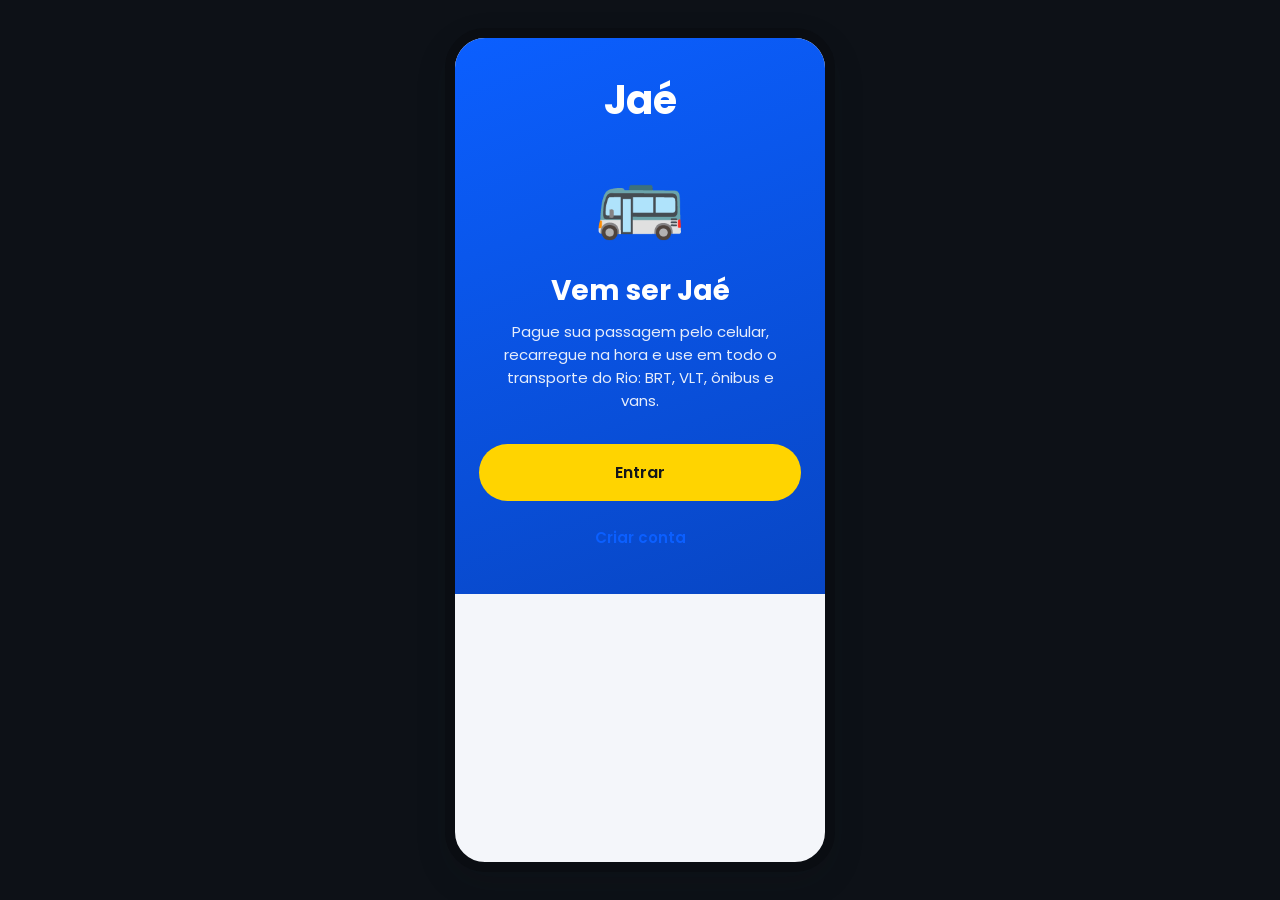
==== index.html @ e03b968b "Projeto Jaé: docs do redesign + protótipo HTML navegável Co-Authored-By: Claude Opus 4.8 <noreply@an" ====
<!doctype html>
<html lang="pt-BR">
<head>
  <meta charset="utf-8">
  <meta name="viewport" content="width=device-width, initial-scale=1, viewport-fit=cover">
  <title>Jaé — Protótipo</title>
  <link rel="preconnect" href="https://fonts.googleapis.com">
  <link rel="preconnect" href="https://fonts.gstatic.com" crossorigin>
  <link href="https://fonts.googleapis.com/css2?family=Poppins:wght@400;500;600;700&display=swap" rel="stylesheet">
  <style>
/* ==========================================================================
   JAÉ — Design System / Fundação Visual
   App mobile prototype (phone frame ~390px)
   ========================================================================== */

/* ------------------------------ TOKENS ---------------------------------- */
:root {
  /* Cores de marca */
  --blue: #0B5FFF;          /* primário */
  --blue-700: #0846C4;      /* hover/pressed */
  --blue-50: #E7EFFF;       /* tint suave */
  --yellow: #FFD400;        /* destaque / gratuidade */
  --yellow-700: #C9A700;    /* texto sobre amarelo escuro */
  --ink: #14171A;           /* texto principal / grafite */
  --bg: #F4F6FA;            /* fundo do app */
  --surface: #FFFFFF;       /* superfície / cards */
  --gray: #6B7280;          /* cinza neutro / secundário */
  --gray-300: #D1D5DB;      /* bordas */
  --gray-100: #EEF1F6;      /* divisores / fundos sutis */
  --green: #16A34A;         /* sucesso */
  --green-50: #E7F6EC;
  --red: #DC2626;           /* erro */
  --red-50: #FDECEC;

  /* Raios */
  --r-sm: 10px;
  --r-md: 14px;
  --r-lg: 18px;             /* cards */
  --r-xl: 24px;
  --r-pill: 999px;          /* botões */

  /* Sombras suaves */
  --shadow-sm: 0 1px 3px rgba(20,23,26,.06), 0 1px 2px rgba(20,23,26,.04);
  --shadow-md: 0 6px 18px rgba(20,23,26,.08);
  --shadow-lg: 0 12px 32px rgba(20,23,26,.12);
  --shadow-blue: 0 10px 24px rgba(11,95,255,.32);

  /* Espaçamento */
  --s-1: 4px;
  --s-2: 8px;
  --s-3: 12px;
  --s-4: 16px;
  --s-5: 20px;
  --s-6: 24px;
  --s-8: 32px;

  /* Tipografia */
  --font: 'Poppins', system-ui, -apple-system, 'Segoe UI', Roboto, sans-serif;
}

/* ------------------------------ RESET ----------------------------------- */
* { box-sizing: border-box; margin: 0; padding: 0; }

html, body {
  font-family: var(--font);
  color: var(--ink);
  background: #0d1117;            /* moldura ao redor do phone frame */
  -webkit-font-smoothing: antialiased;
  text-rendering: optimizeLegibility;
}

body {
  min-height: 100vh;
  display: flex;
  align-items: center;
  justify-content: center;
  padding: 0;
}

button { font-family: inherit; cursor: pointer; border: none; background: none; }
a { color: inherit; text-decoration: none; }
ul { list-style: none; }
img { max-width: 100%; display: block; }

/* ------------------------- PHONE FRAME / APP ---------------------------- */
.app {
  position: relative;
  width: 390px;
  max-width: 100vw;
  height: 100vh;
  max-height: 844px;
  background: var(--bg);
  overflow: hidden;
  display: flex;
  flex-direction: column;
  box-shadow: var(--shadow-lg);
  border-radius: 0;
}
@media (min-width: 430px) {
  .app { border-radius: 40px; height: 844px; border: 10px solid #0a0d12; }
}

/* área rolável onde as telas vivem */
.app-body {
  flex: 1;
  overflow-y: auto;
  -webkit-overflow-scrolling: touch;
  position: relative;
}

/* --------------------------- SCREENS / ROUTER --------------------------- */
.screen { display: none; padding: 0 var(--s-4) var(--s-8); animation: fade .22s ease; }
.screen.active { display: block; }
.screen.no-pad { padding: 0; }
@keyframes fade { from { opacity: 0; transform: translateY(6px); } to { opacity: 1; transform: none; } }

/* telas sem bottom-nav podem ocupar tudo */
.screen.full { min-height: 100%; }

/* --------------------------- APP BAR ------------------------------------ */
.app-bar {
  display: flex;
  align-items: center;
  gap: var(--s-3);
  padding: var(--s-5) var(--s-4) var(--s-3);
  background: transparent;
}
.app-bar.solid { background: var(--surface); box-shadow: var(--shadow-sm); }
.app-bar .title { font-size: 18px; font-weight: 600; }
.app-bar .spacer { flex: 1; }
.app-bar .back {
  width: 40px; height: 40px; border-radius: var(--r-pill);
  display: grid; place-items: center; font-size: 20px;
  background: var(--surface); box-shadow: var(--shadow-sm); color: var(--ink);
}
.app-bar .icon-btn {
  width: 40px; height: 40px; border-radius: var(--r-pill);
  display: grid; place-items: center; font-size: 18px;
  background: var(--surface); box-shadow: var(--shadow-sm);
}

/* logo wordmark */
.logo { font-weight: 700; font-size: 26px; letter-spacing: -.5px; color: var(--blue); }
.logo.on-blue { color: #fff; }
.logo.lg { font-size: 40px; }

/* ----------------------------- BOTTOM NAV ------------------------------- */
.bottom-nav {
  display: flex;
  align-items: flex-end;
  justify-content: space-around;
  background: var(--surface);
  padding: var(--s-2) var(--s-2) calc(var(--s-2) + 6px);
  box-shadow: 0 -2px 16px rgba(20,23,26,.06);
  position: relative;
  z-index: 20;
}
.nav-item {
  flex: 1;
  display: flex; flex-direction: column; align-items: center; gap: 2px;
  font-size: 11px; font-weight: 500; color: var(--gray);
  padding: var(--s-2) 0;
}
.nav-item .ico { font-size: 20px; line-height: 1; }
.nav-item.active { color: var(--blue); }
.nav-item.active .ico { transform: translateY(-1px); }

/* botão central de pagamento (QR) em destaque circular */
.nav-pay {
  flex: 0 0 auto;
  width: 62px; height: 62px;
  margin-top: -26px;
  border-radius: var(--r-pill);
  background: var(--blue);
  color: #fff;
  display: grid; place-items: center;
  box-shadow: var(--shadow-blue);
  border: 4px solid var(--surface);
  font-size: 24px;
}
.nav-pay:active { transform: scale(.96); }
.nav-pay .label { display: none; }

/* ----------------------------- BUTTONS ---------------------------------- */
.btn {
  display: inline-flex; align-items: center; justify-content: center; gap: var(--s-2);
  padding: 13px 22px;
  border-radius: var(--r-pill);
  font-size: 15px; font-weight: 600;
  transition: transform .08s ease, background .15s ease, box-shadow .15s ease;
  color: var(--ink);
  background: var(--gray-100);
}
.btn:active { transform: scale(.97); }
.btn-primary { background: var(--blue); color: #fff; box-shadow: var(--shadow-blue); }
.btn-primary:active { background: var(--blue-700); }
.btn-yellow { background: var(--yellow); color: var(--ink); }
.btn-ghost { background: transparent; color: var(--blue); }
.btn-outline { background: transparent; color: var(--blue); box-shadow: inset 0 0 0 1.5px var(--blue); }
.btn-danger { background: var(--red-50); color: var(--red); }
.btn-block { display: flex; width: 100%; }
.btn-sm { padding: 9px 16px; font-size: 13px; }
.btn-lg { padding: 16px 24px; font-size: 16px; }

/* ----------------------------- BALANCE CARD ----------------------------- */
.balance-card {
  background: linear-gradient(135deg, #0B5FFF 0%, #2E7BFF 55%, #0846C4 100%);
  color: #fff;
  border-radius: var(--r-lg);
  padding: var(--s-5);
  box-shadow: var(--shadow-blue);
  position: relative;
  overflow: hidden;
}
.balance-card::after {
  content: ""; position: absolute; right: -40px; top: -40px;
  width: 160px; height: 160px; border-radius: 50%;
  background: rgba(255,255,255,.10);
}
.balance-card .label { font-size: 13px; opacity: .85; font-weight: 500; }
.balance-card .amount { font-size: 34px; font-weight: 700; letter-spacing: -1px; margin-top: 2px; }
.balance-card .hint { font-size: 12px; opacity: .8; margin-top: 2px; }
.balance-card .row { display: flex; gap: var(--s-3); margin-top: var(--s-4); position: relative; z-index: 1; }

/* ----------------------------- QUICK ACTIONS ---------------------------- */
.quick-actions {
  display: grid; grid-template-columns: repeat(4, 1fr); gap: var(--s-3);
  margin: var(--s-5) 0;
}
.quick-action {
  display: flex; flex-direction: column; align-items: center; gap: var(--s-2);
  font-size: 11.5px; font-weight: 500; color: var(--ink); text-align: center;
}
.quick-action .ico {
  width: 54px; height: 54px; border-radius: var(--r-md);
  background: var(--surface); box-shadow: var(--shadow-sm);
  display: grid; place-items: center; font-size: 22px;
  transition: transform .08s ease;
}
.quick-action:active .ico { transform: scale(.94); }
.quick-action .ico.blue { background: var(--blue-50); }
.quick-action .ico.yellow { background: #FFF6CC; }

/* ------------------------------- CHIPS ---------------------------------- */
.chip {
  display: inline-flex; align-items: center; justify-content: center;
  padding: 10px 16px; border-radius: var(--r-pill);
  background: var(--surface); box-shadow: var(--shadow-sm);
  font-size: 14px; font-weight: 600; color: var(--ink);
  transition: all .12s ease;
}
.chip.selected { background: var(--blue); color: #fff; box-shadow: var(--shadow-blue); }
.chip-row { display: flex; flex-wrap: wrap; gap: var(--s-2); }
.chip.sm { padding: 6px 12px; font-size: 12px; }

/* ------------------------------- CARDS ---------------------------------- */
.card {
  background: var(--surface); border-radius: var(--r-lg);
  padding: var(--s-4); box-shadow: var(--shadow-sm);
}
.card + .card { margin-top: var(--s-3); }
.card-title { font-size: 15px; font-weight: 600; margin-bottom: var(--s-1); }
.card-sub { font-size: 13px; color: var(--gray); }

/* section header */
.section-head {
  display: flex; align-items: center; justify-content: space-between;
  margin: var(--s-5) 0 var(--s-3);
}
.section-head h2 { font-size: 16px; font-weight: 600; }
.section-head a { font-size: 13px; color: var(--blue); font-weight: 600; }

/* ------------------------------ LISTS ----------------------------------- */
.list {
  background: var(--surface); border-radius: var(--r-lg);
  overflow: hidden; box-shadow: var(--shadow-sm);
}
.list-item {
  display: flex; align-items: center; gap: var(--s-3);
  padding: var(--s-4); border-bottom: 1px solid var(--gray-100);
}
.list-item:last-child { border-bottom: none; }
.list-item .ico {
  width: 42px; height: 42px; border-radius: var(--r-pill);
  display: grid; place-items: center; font-size: 18px;
  background: var(--blue-50); flex: 0 0 auto;
}
.list-item .body { flex: 1; min-width: 0; }
.list-item .body .t { font-size: 14.5px; font-weight: 600; }
.list-item .body .s { font-size: 12.5px; color: var(--gray); }
.list-item .chev { color: var(--gray-300); font-size: 18px; }

/* ------------------------- TRANSACTION ROW ------------------------------ */
.txn-row {
  display: flex; align-items: center; gap: var(--s-3);
  padding: var(--s-3) var(--s-4);
  border-bottom: 1px solid var(--gray-100);
  background: var(--surface);
}
.txn-row:first-child { border-top-left-radius: var(--r-lg); border-top-right-radius: var(--r-lg); }
.txn-row:last-child { border-bottom: none; border-bottom-left-radius: var(--r-lg); border-bottom-right-radius: var(--r-lg); }
.txn-row .ico {
  width: 40px; height: 40px; border-radius: var(--r-pill);
  display: grid; place-items: center; font-size: 17px;
  background: var(--gray-100); flex: 0 0 auto;
}
.txn-row .body { flex: 1; min-width: 0; }
.txn-row .body .t { font-size: 14px; font-weight: 600; }
.txn-row .body .s { font-size: 12px; color: var(--gray); }
.txn-row .amt { font-size: 14.5px; font-weight: 700; white-space: nowrap; }
.txn-row .amt.in { color: var(--green); }
.txn-row .amt.out { color: var(--ink); }

/* date group label */
.txn-date { font-size: 12px; font-weight: 600; color: var(--gray); margin: var(--s-4) 0 var(--s-2) 4px; }

/* ------------------------------ QR CARD --------------------------------- */
.qr-card {
  background: var(--surface); border-radius: var(--r-xl);
  padding: var(--s-6); box-shadow: var(--shadow-md);
  text-align: center;
}
.qr-card .qr {
  width: 200px; height: 200px; margin: 0 auto var(--s-4);
  border-radius: var(--r-md); background:
    repeating-conic-gradient(var(--ink) 0% 25%, #fff 0% 50%) 50% / 18px 18px;
  box-shadow: inset 0 0 0 8px #fff, 0 0 0 1px var(--gray-100);
}
.qr-card .title { font-size: 17px; font-weight: 600; }
.qr-card .sub { font-size: 13px; color: var(--gray); margin-top: 4px; }

/* ------------------------- MODAL / BOTTOM SHEET ------------------------- */
.modal {
  position: absolute; inset: 0; z-index: 50;
  background: rgba(20,23,26,.45);
  display: none; align-items: flex-end;
  animation: fade .2s ease;
}
.modal.open { display: flex; }
.sheet {
  width: 100%; background: var(--surface);
  border-radius: var(--r-xl) var(--r-xl) 0 0;
  padding: var(--s-3) var(--s-5) var(--s-6);
  box-shadow: var(--shadow-lg);
  animation: slideUp .26s cubic-bezier(.2,.8,.2,1);
}
@keyframes slideUp { from { transform: translateY(100%); } to { transform: none; } }
.sheet .grabber { width: 40px; height: 4px; border-radius: 2px; background: var(--gray-300); margin: 0 auto var(--s-4); }
.sheet .sheet-title { font-size: 18px; font-weight: 600; margin-bottom: var(--s-2); }
.sheet .sheet-sub { font-size: 13px; color: var(--gray); margin-bottom: var(--s-4); }

/* centered modal variant */
.modal.center { align-items: center; justify-content: center; padding: var(--s-5); }
.modal.center .sheet { border-radius: var(--r-xl); width: 100%; text-align: center; animation: pop .24s ease; }
@keyframes pop { from { transform: scale(.92); opacity: 0; } to { transform: none; opacity: 1; } }

/* ------------------------------ BADGES ---------------------------------- */
.badge {
  display: inline-flex; align-items: center; gap: 4px;
  padding: 3px 10px; border-radius: var(--r-pill);
  font-size: 11.5px; font-weight: 600;
  background: var(--gray-100); color: var(--gray);
}
.badge.blue { background: var(--blue-50); color: var(--blue); }
.badge.green { background: var(--green-50); color: var(--green); }
.badge.yellow { background: #FFF6CC; color: var(--yellow-700); }
.badge.red { background: var(--red-50); color: var(--red); }

/* ------------------------------ PROGRESS -------------------------------- */
.progress { height: 10px; border-radius: var(--r-pill); background: var(--gray-100); overflow: hidden; }
.progress .bar { height: 100%; border-radius: var(--r-pill); background: linear-gradient(90deg, var(--blue), #2E7BFF); }
.progress.yellow .bar { background: linear-gradient(90deg, var(--yellow), #FFE45C); }

/* ------------------------- CLUBE / REWARDS ------------------------------ */
.reward-card {
  background: var(--surface); border-radius: var(--r-lg);
  padding: var(--s-4); box-shadow: var(--shadow-sm);
  display: flex; gap: var(--s-3); align-items: center;
}
.reward-card .thumb {
  width: 54px; height: 54px; border-radius: var(--r-md); flex: 0 0 auto;
  display: grid; place-items: center; font-size: 24px;
  background: #FFF6CC;
}
.reward-card .body { flex: 1; }
.reward-card .body .t { font-size: 14.5px; font-weight: 600; }
.reward-card .body .s { font-size: 12.5px; color: var(--gray); }
.reward-card .cost { font-size: 13px; font-weight: 700; color: var(--yellow-700); white-space: nowrap; }

.mission-row {
  display: flex; align-items: center; gap: var(--s-3);
  padding: var(--s-3) var(--s-4);
  background: var(--surface); border-radius: var(--r-md);
  box-shadow: var(--shadow-sm); margin-bottom: var(--s-2);
}
.mission-row .check {
  width: 28px; height: 28px; border-radius: var(--r-pill); flex: 0 0 auto;
  display: grid; place-items: center; font-size: 15px;
  background: var(--gray-100); color: var(--gray);
}
.mission-row.done .check { background: var(--green); color: #fff; }
.mission-row .body { flex: 1; }
.mission-row .body .t { font-size: 14px; font-weight: 600; }
.mission-row .body .s { font-size: 12px; color: var(--gray); }
.mission-row .pts { font-size: 13px; font-weight: 700; color: var(--blue); }

/* ------------------------------- TOAST ---------------------------------- */
.toast {
  position: absolute; left: 50%; bottom: 88px; transform: translateX(-50%) translateY(20px);
  background: var(--ink); color: #fff;
  padding: 12px 18px; border-radius: var(--r-pill);
  font-size: 13.5px; font-weight: 500;
  box-shadow: var(--shadow-lg);
  opacity: 0; pointer-events: none; z-index: 80;
  transition: opacity .25s ease, transform .25s ease;
  max-width: 88%; text-align: center;
}
.toast.show { opacity: 1; transform: translateX(-50%) translateY(0); }

/* ------------------------------ HELPERS --------------------------------- */
.text-center { text-align: center; }
.muted { color: var(--gray); }
.small { font-size: 12.5px; }
.bold { font-weight: 700; }
.mt-2 { margin-top: var(--s-2); }
.mt-3 { margin-top: var(--s-3); }
.mt-4 { margin-top: var(--s-4); }
.mt-5 { margin-top: var(--s-5); }
.mb-2 { margin-bottom: var(--s-2); }
.mb-3 { margin-bottom: var(--s-3); }
.mb-4 { margin-bottom: var(--s-4); }
.row { display: flex; align-items: center; gap: var(--s-3); }
.row.between { justify-content: space-between; }
.col { display: flex; flex-direction: column; }
.gap-2 { gap: var(--s-2); }
.gap-3 { gap: var(--s-3); }
.grid-2 { display: grid; grid-template-columns: 1fr 1fr; gap: var(--s-3); }
.divider { height: 1px; background: var(--gray-100); margin: var(--s-4) 0; }

/* input field */
.field {
  width: 100%; padding: 14px 16px; border-radius: var(--r-md);
  background: var(--surface); box-shadow: inset 0 0 0 1.5px var(--gray-100);
  font-family: inherit; font-size: 15px; color: var(--ink);
}
.field:focus { outline: none; box-shadow: inset 0 0 0 1.5px var(--blue); }
.field-label { font-size: 13px; font-weight: 600; color: var(--gray); margin-bottom: 6px; display: block; }

/* hero amount input (recarga) */
.amount-input { text-align: center; font-size: 40px; font-weight: 700; color: var(--ink); border: none; background: transparent; width: 100%; }
.amount-input:focus { outline: none; }

/* onboarding hero */
.hero {
  min-height: 100%; display: flex; flex-direction: column;
  justify-content: center; align-items: center; text-align: center;
  padding: var(--s-8) var(--s-6);
  background: linear-gradient(160deg, #0B5FFF 0%, #0846C4 100%);
  color: #fff;
}
.hero h1 { font-size: 28px; font-weight: 700; margin: var(--s-4) 0 var(--s-2); }
.hero p { font-size: 15px; opacity: .9; max-width: 280px; }
.hero .art { font-size: 72px; }
.hero .actions { margin-top: var(--s-8); width: 100%; display: flex; flex-direction: column; gap: var(--s-3); }
  </style>
</head>
<body>
  <div class="app">
    <div class="app-body">

<!-- ===================== TELA: ONBOARDING ===================== -->
<section class="screen full no-pad active" id="screen-onboarding">
  <div class="hero">
    <div class="logo on-blue lg mb-4">Jaé</div>
    <div class="art">🚌</div>
    <h1>Vem ser Jaé</h1>
    <p>Pague sua passagem pelo celular, recarregue na hora e use em todo o transporte do Rio: BRT, VLT, ônibus e vans.</p>
    <div class="actions">
      <button class="btn btn-yellow btn-lg btn-block" onclick="navigate('inicio')">Entrar</button>
      <button class="btn btn-ghost btn-block" onclick="navigate('inicio')">Criar conta</button>
    </div>
  </div>
</section>

<!-- ===================== TELA: INICIO ===================== -->
<section class="screen" id="screen-inicio">
  <div class="app-bar">
    <div class="col" style="gap:2px">
      <span class="small muted">Bom dia</span>
      <span class="title bold" style="text-align:left">Olá, Ana 👋</span>
    </div>
    <span class="spacer"></span>
    <button class="icon-btn" onclick="showToast('Você não tem novas notificações')">🔔</button>
  </div>

  <div class="balance-card">
    <div class="label">Saldo disponível</div>
    <div class="amount">R$ 47,50</div>
    <div class="hint">Seu saldo não expira ✨</div>
    <div class="row mt-3">
      <button class="btn btn-yellow btn-sm" onclick="navigate('recarregar')">⚡ Recarregar</button>
      <button class="btn btn-ghost btn-sm" onclick="navigate('pagar')">Pagar</button>
    </div>
  </div>

  <div class="quick-actions mt-4">
    <div class="quick-action" onclick="navigate('recarregar')">
      <span class="ico blue">⚡</span>
      <span>Recarregar</span>
    </div>
    <div class="quick-action" onclick="navigate('pagar')">
      <span class="ico blue">📲</span>
      <span>Pagar</span>
    </div>
    <div class="quick-action" onclick="navigate('cartoes')">
      <span class="ico yellow">💳</span>
      <span>Cartões</span>
    </div>
    <div class="quick-action" onclick="navigate('extrato')">
      <span class="ico blue">📄</span>
      <span>Extrato</span>
    </div>
  </div>

  <div class="section-head mt-5">
    <h2>Última viagem</h2>
    <a onclick="navigate('extrato')">ver todos</a>
  </div>
  <div class="txn-date">Hoje, 14 de junho</div>
  <div class="txn-row">
    <span class="ico">🚌</span>
    <div class="body">
      <div class="t">BRT • Transoeste</div>
      <div class="s">Hoje às 08:12 · Tarifa única</div>
    </div>
    <div class="amt out">−R$ 4,30</div>
  </div>

  <div class="card mt-5" onclick="navigate('clube')" style="background:linear-gradient(135deg,var(--blue),var(--blue-700));color:#fff;cursor:pointer">
    <div class="row between">
      <div class="col" style="gap:4px">
        <div class="card-title" style="color:#fff">Clube Jaé ⭐</div>
        <div class="card-sub" style="color:rgba(255,255,255,.85)">Você tem 1.250 pontos · troque por recargas</div>
      </div>
      <span class="chev" style="color:#fff">›</span>
    </div>
  </div>

  <div class="text-center muted small mt-5 mb-4">Vem ser Jaé 💙</div>
</section>

<!-- ===================== TELA: PAGAR ===================== -->
<section class="screen" id="screen-pagar">
  <header class="app-bar solid">
    <button class="back" onclick="navigate('inicio')">‹</button>
    <span class="title">Pagar</span>
    <span class="spacer"></span>
    <button class="icon-btn" onclick="showToast('Tá precisando de ajuda?')">?</button>
  </header>

  <div class="chip-row mb-3">
    <span class="chip selected" onclick="selectChip(this)">🚌 Ônibus</span>
    <span class="chip" onclick="selectChip(this)">🚍 BRT</span>
    <span class="chip" onclick="selectChip(this)">🚊 VLT</span>
    <span class="chip" onclick="selectChip(this)">🚐 Van</span>
  </div>

  <div class="qr-card">
    <div class="qr">
      <svg viewBox="0 0 200 200" width="200" height="200" xmlns="http://www.w3.org/2000/svg" shape-rendering="crispEdges">
        <rect width="200" height="200" fill="#fff"/>
        <g fill="#14171A">
          <rect x="10" y="10" width="50" height="50"/>
          <rect x="20" y="20" width="30" height="30" fill="#fff"/>
          <rect x="28" y="28" width="14" height="14"/>
          <rect x="140" y="10" width="50" height="50"/>
          <rect x="150" y="20" width="30" height="30" fill="#fff"/>
          <rect x="158" y="28" width="14" height="14"/>
          <rect x="10" y="140" width="50" height="50"/>
          <rect x="20" y="150" width="30" height="30" fill="#fff"/>
          <rect x="28" y="158" width="14" height="14"/>
          <rect x="72" y="10" width="10" height="10"/>
          <rect x="92" y="10" width="10" height="10"/>
          <rect x="112" y="20" width="10" height="10"/>
          <rect x="82" y="30" width="10" height="10"/>
          <rect x="102" y="40" width="10" height="10"/>
          <rect x="72" y="50" width="10" height="10"/>
          <rect x="122" y="50" width="10" height="10"/>
          <rect x="10" y="72" width="10" height="10"/>
          <rect x="30" y="72" width="10" height="10"/>
          <rect x="50" y="82" width="10" height="10"/>
          <rect x="70" y="72" width="10" height="10"/>
          <rect x="90" y="82" width="10" height="10"/>
          <rect x="110" y="72" width="10" height="10"/>
          <rect x="130" y="82" width="10" height="10"/>
          <rect x="150" y="72" width="10" height="10"/>
          <rect x="170" y="82" width="10" height="10"/>
          <rect x="20" y="102" width="10" height="10"/>
          <rect x="40" y="112" width="10" height="10"/>
          <rect x="62" y="102" width="10" height="10"/>
          <rect x="82" y="112" width="10" height="10"/>
          <rect x="102" y="102" width="10" height="10"/>
          <rect x="122" y="112" width="10" height="10"/>
          <rect x="142" y="102" width="10" height="10"/>
          <rect x="162" y="112" width="10" height="10"/>
          <rect x="72" y="130" width="10" height="10"/>
          <rect x="92" y="140" width="10" height="10"/>
          <rect x="112" y="150" width="10" height="10"/>
          <rect x="132" y="140" width="10" height="10"/>
          <rect x="152" y="150" width="10" height="10"/>
          <rect x="172" y="140" width="10" height="10"/>
          <rect x="82" y="160" width="10" height="10"/>
          <rect x="102" y="170" width="10" height="10"/>
          <rect x="122" y="172" width="10" height="10"/>
          <rect x="142" y="172" width="10" height="10"/>
          <rect x="162" y="162" width="10" height="10"/>
        </g>
      </svg>
    </div>
    <div class="title">Aproxime do validador</div>
    <div class="sub">Toque o celular no leitor para validar sua passagem</div>
  </div>

  <div class="card text-center mt-4">
    <div class="card-sub">Tarifa atual · Ônibus (SPPO)</div>
    <div class="amount bold" style="font-size:32px">R$ 4,30</div>
    <div class="small muted">Saldo disponível: R$ 38,60</div>
  </div>

  <div class="row gap-2 mt-4">
    <button class="btn btn-yellow btn-block" onclick="navigate('recarregar')">Recarregar saldo</button>
  </div>

  <button class="btn btn-ghost btn-block mt-3" onclick="navigate('cartoes')">Usar cartão físico</button>

  <p class="small muted text-center mt-4 mb-4">Seu saldo Jaé não expira. Vem ser Jaé! 💛</p>

  <div class="modal" id="confirm-pagar">
    <div class="sheet">
      <div class="grabber"></div>
      <div class="sheet-title">Confirmar pagamento</div>
      <div class="sheet-sub">Tarifa de ônibus no valor de R$ 4,30</div>
      <button class="btn btn-primary btn-block mt-3" onclick="closeSheet('confirm-pagar'); showToast('Passagem validada! Boa viagem 🚌')">Confirmar</button>
      <button class="btn btn-outline btn-block mt-2" onclick="closeSheet('confirm-pagar')">Cancelar</button>
    </div>
  </div>

  <nav class="bottom-nav">
    <a class="nav-item" data-nav="inicio" onclick="navigate('inicio')"><span class="ico">🏠</span><span>Início</span></a>
    <a class="nav-item" data-nav="extrato" onclick="navigate('extrato')"><span class="ico">📃</span><span>Extrato</span></a>
    <a class="nav-pay active" onclick="navigate('pagar')">⊞</a>
    <a class="nav-item" data-nav="cartoes" onclick="navigate('cartoes')"><span class="ico">💳</span><span>Cartões</span></a>
    <a class="nav-item" data-nav="clube" onclick="navigate('clube')"><span class="ico">🎁</span><span>Clube</span></a>
  </nav>
</section>

<!-- ===================== TELA: RECARREGAR ===================== -->
<section class="screen" id="screen-recarregar">
  <div class="app-bar solid">
    <button class="back" onclick="navigate('inicio')" aria-label="Voltar">‹</button>
    <span class="title">Recarregar</span>
    <span class="spacer"></span>
  </div>

  <div class="balance-card mb-4">
    <span class="label">Saldo atual</span>
    <span class="amount">R$ 12,90</span>
    <span class="hint">Seu saldo não expira. Recarregue na hora 😉</span>
  </div>

  <div class="section-head">
    <h2>Quanto você quer recarregar?</h2>
  </div>
  <div class="chip-row mb-4">
    <span class="chip" onclick="selectChip(this)">R$ 10</span>
    <span class="chip selected" onclick="selectChip(this)">R$ 20</span>
    <span class="chip" onclick="selectChip(this)">R$ 50</span>
    <span class="chip" onclick="selectChip(this)">R$ 100</span>
    <span class="chip" onclick="selectChip(this)">Outro</span>
  </div>

  <div class="section-head">
    <h2>Forma de pagamento</h2>
  </div>
  <div class="list mb-4">
    <div class="list-item">
      <span class="ico blue">⚡</span>
      <div class="body">
        <div class="t">Pix</div>
        <div class="s">Cai na hora, sem taxa</div>
      </div>
      <span class="badge green">Selecionado</span>
    </div>
    <div class="divider"></div>
    <div class="list-item">
      <span class="ico">💳</span>
      <div class="body">
        <div class="t">Cartão de crédito</div>
        <div class="s">Visa •••• 4821</div>
      </div>
      <span class="chev">›</span>
    </div>
    <div class="divider"></div>
    <div class="list-item">
      <span class="ico">🧾</span>
      <div class="body">
        <div class="t">Boleto</div>
        <div class="s">Compensa em até 2 dias úteis</div>
      </div>
      <span class="chev">›</span>
    </div>
  </div>

  <div class="card mb-4">
    <div class="row between">
      <span class="muted">Valor da recarga</span>
      <span class="bold">R$ 20,00</span>
    </div>
    <div class="divider"></div>
    <div class="row between">
      <span class="muted">Taxa</span>
      <span class="bold">R$ 0,00</span>
    </div>
    <div class="divider"></div>
    <div class="row between">
      <span class="bold">Total</span>
      <span class="bold">R$ 20,00</span>
    </div>
  </div>

  <button class="btn btn-primary btn-block btn-lg" onclick="navigate('inicio'); showToast('Recarga realizada!')">Confirmar recarga</button>
  <p class="small muted text-center mt-2">Tá precisando de ajuda? Fale com a gente.</p>

  <nav class="bottom-nav">
    <div class="nav-item" data-nav="inicio" onclick="navigate('inicio')">
      <span class="ico">🏠</span><span>Início</span>
    </div>
    <div class="nav-item" data-nav="extrato" onclick="navigate('extrato')">
      <span class="ico">📄</span><span>Extrato</span>
    </div>
    <div class="nav-pay" onclick="navigate('pagar')">⬛</div>
    <div class="nav-item" data-nav="cartao" onclick="navigate('cartoes')">
      <span class="ico">💳</span><span>Cartão</span>
    </div>
    <div class="nav-item" data-nav="clube" onclick="navigate('clube')">
      <span class="ico">⭐</span><span>Clube</span>
    </div>
  </nav>
</section>

<!-- ===================== TELA: EXTRATO ===================== -->
<section class="screen" id="screen-extrato">
  <div class="app-bar solid">
    <button class="back" onclick="navigate('inicio')">‹</button>
    <div class="title">Extrato</div>
    <div class="spacer"></div>
    <button class="icon-btn" onclick="openSheet('filtro-extrato')">⛃</button>
  </div>

  <div class="card row between mb-3">
    <div>
      <div class="card-sub">Saldo disponível</div>
      <div class="card-title">R$ 50,90</div>
    </div>
    <span class="badge green">Não expira</span>
  </div>

  <div class="txn-date">Hoje, 14 de junho</div>
  <div class="list mb-4">
    <div class="txn-row">
      <span class="ico blue">🚍</span>
      <div class="body">
        <div class="t">BRT — Estação Alvorada</div>
        <div class="s">14:32 · Pago por QR Code</div>
      </div>
      <div class="amt out">−R$ 4,30</div>
    </div>
    <div class="txn-row">
      <span class="ico blue">🚊</span>
      <div class="body">
        <div class="t">VLT — Carioca</div>
        <div class="s">11:07 · Pago por QR Code</div>
      </div>
      <div class="amt out">−R$ 4,30</div>
    </div>
    <div class="txn-row">
      <span class="ico green">💰</span>
      <div class="body">
        <div class="t">Recarga via PIX</div>
        <div class="s">08:45 · Disponível na hora</div>
      </div>
      <div class="amt in">+R$ 50,00</div>
    </div>
  </div>

  <div class="txn-date">Ontem, 13 de junho</div>
  <div class="list mb-4">
    <div class="txn-row">
      <span class="ico blue">🚌</span>
      <div class="body">
        <div class="t">Ônibus — Linha 309 (SPPO)</div>
        <div class="s">18:50 · Pago por QR Code</div>
      </div>
      <div class="amt out">−R$ 4,30</div>
    </div>
    <div class="txn-row">
      <span class="ico blue">🚍</span>
      <div class="body">
        <div class="t">BRT — Estação Madureira</div>
        <div class="s">07:58 · Pago por QR Code</div>
      </div>
      <div class="amt out">−R$ 4,30</div>
    </div>
  </div>

  <div class="modal" id="filtro-extrato">
    <div class="sheet">
      <div class="grabber"></div>
      <div class="sheet-title">Filtrar extrato</div>
      <div class="sheet-sub">Escolha o período que deseja visualizar.</div>
      <div class="chip-row mt-3">
        <span class="chip selected" onclick="selectChip(this)">Tudo</span>
        <span class="chip" onclick="selectChip(this)">Viagens</span>
        <span class="chip" onclick="selectChip(this)">Recargas</span>
        <span class="chip" onclick="selectChip(this)">Últimos 7 dias</span>
        <span class="chip" onclick="selectChip(this)">Últimos 30 dias</span>
      </div>
      <button class="btn btn-primary btn-block btn-lg mt-4" onclick="closeSheet('filtro-extrato')">Aplicar filtro</button>
    </div>
  </div>
</section>

<!-- ===================== TELA: CARTOES ===================== -->
<section class="screen" id="screen-cartoes">
  <div class="app-bar solid">
    <button class="back" onclick="navigate('inicio')">‹</button>
    <div class="title">Meus cartões</div>
    <div class="spacer"></div>
    <button class="icon-btn" onclick="showToast('Tá precisando de ajuda?')">?</button>
  </div>

  <div class="section-head">
    <h2>Cartão principal</h2>
    <a onclick="navigate('extrato')">Ver extrato</a>
  </div>

  <div class="balance-card">
    <div class="row between">
      <span class="label">Jaé Virtual</span>
      <span class="badge green">Ativo</span>
    </div>
    <div class="amount">R$ 42,80</div>
    <div class="hint">•••• 7204 · Saldo não expira</div>
    <div class="row gap-2 mt-3">
      <button class="btn btn-ghost btn-sm" onclick="showToast('Cartão bloqueado')">🔒 Bloquear</button>
      <button class="btn btn-ghost btn-sm" onclick="showToast('2ª via solicitada')">📄 2ª via</button>
    </div>
  </div>

  <div class="section-head mt-4">
    <h2>Cartão infantil</h2>
    <a onclick="navigate('extrato')">Ver extrato</a>
  </div>

  <div class="card">
    <div class="row between">
      <div class="row gap-3">
        <span class="ico yellow">🧒</span>
        <div class="body">
          <div class="card-title">Jaézinho</div>
          <div class="card-sub">•••• 1138 · Sofia Pires</div>
        </div>
      </div>
      <span class="badge yellow">Infantil</span>
    </div>
    <div class="divider"></div>
    <div class="row between">
      <div>
        <div class="small muted">Saldo</div>
        <div class="bold">R$ 15,00</div>
      </div>
      <div class="row gap-2">
        <button class="btn btn-ghost btn-sm" onclick="showToast('Cartão bloqueado')">🔒 Bloquear</button>
        <button class="btn btn-ghost btn-sm" onclick="showToast('2ª via solicitada')">📄 2ª via</button>
      </div>
    </div>
  </div>

  <button class="btn btn-primary btn-block btn-lg mt-4" onclick="showToast('Vamos adicionar um cartão')">➕ Adicionar cartão</button>
  <p class="text-center muted small mt-2 mb-4">Solicite o Jaé físico, virtual ou o Jaézinho.</p>
</section>

<!-- ===================== TELA: CLUBE ===================== -->
<section class="screen" id="screen-clube">
  <div class="app-bar solid">
    <button class="back" onclick="navigate('inicio')">‹</button>
    <span class="title">Clube Jaé</span>
    <span class="spacer"></span>
    <button class="icon-btn" onclick="showToast('Tá precisando de ajuda?')">?</button>
  </div>

  <!-- Header pontos + nível -->
  <div class="card mt-2">
    <div class="row between">
      <div>
        <div class="card-sub">Seus pontos</div>
        <div class="row gap-2" style="align-items:baseline">
          <span class="amount" style="font-size:30px">1.250</span>
          <span class="muted small">pts</span>
        </div>
      </div>
      <span class="badge yellow">Nível Prata</span>
    </div>

    <div class="mt-3">
      <div class="row between small muted mb-2">
        <span class="bold" style="color:var(--ink)">Prata</span>
        <span>Faltam 250 pts para o Ouro</span>
      </div>
      <div class="progress yellow"><div class="bar" style="width:71%"></div></div>
    </div>
  </div>

  <!-- Missões -->
  <div class="section-head mt-4">
    <h2>Missões</h2>
    <a onclick="showToast('Em breve: mais missões!')">ver todas</a>
  </div>
  <p class="small muted mb-3">Complete missões e ganhe pontos toda semana.</p>

  <div class="list">
    <div class="mission-row">
      <span class="check">○</span>
      <div class="body">
        <div class="t">Faça 5 viagens esta semana</div>
        <div class="s">3 de 5 viagens · termina domingo</div>
      </div>
      <span class="pts">+50</span>
    </div>
    <div class="mission-row">
      <span class="check">○</span>
      <div class="body">
        <div class="t">Recarregue via PIX</div>
        <div class="s">Recarregue qualquer valor pelo PIX</div>
      </div>
      <span class="pts">+30</span>
    </div>
    <div class="mission-row done">
      <span class="check">✓</span>
      <div class="body">
        <div class="t">Pague uma tarifa por QR Code</div>
        <div class="s">Concluída · pontos creditados</div>
      </div>
      <span class="pts">+20</span>
    </div>
    <div class="mission-row">
      <span class="check">○</span>
      <div class="body">
        <div class="t">Use 2 modais diferentes</div>
        <div class="s">BRT, VLT, ônibus, vans ou cabritinhos · 1 de 2</div>
      </div>
      <span class="pts">+40</span>
    </div>
  </div>

  <!-- Recompensas -->
  <div class="section-head mt-4">
    <h2>Recompensas</h2>
    <a onclick="showToast('Catálogo completo em breve!')">ver todas</a>
  </div>
  <p class="small muted mb-3">Troque seus pontos por bônus e descontos.</p>

  <div class="reward-card">
    <span class="thumb">💰</span>
    <div class="body">
      <div class="t">R$ 5 de bônus no saldo</div>
      <div class="s">Crédito que não expira, na hora</div>
    </div>
    <span class="cost">500 pts</span>
  </div>

  <div class="reward-card">
    <span class="thumb">🎟️</span>
    <div class="body">
      <div class="t">R$ 10 de bônus no saldo</div>
      <div class="s">Mais viagens pelo Rio</div>
    </div>
    <span class="cost">950 pts</span>
  </div>

  <div class="reward-card">
    <span class="thumb">🏷️</span>
    <div class="body">
      <div class="t">Desconto parceiro</div>
      <div class="s">15% em lojas e cafés parceiros</div>
    </div>
    <span class="cost">400 pts</span>
  </div>

  <div class="reward-card">
    <span class="thumb">🎬</span>
    <div class="body">
      <div class="t">Cupom de cinema</div>
      <div class="s">Ingresso com desconto na rede parceira</div>
    </div>
    <span class="cost">700 pts</span>
  </div>

  <button class="btn btn-yellow btn-block btn-lg mt-3 mb-4" onclick="showToast('Resgate disponível em breve!')">Resgatar recompensa</button>

  <div class="bottom-nav">
    <a class="nav-item" data-nav="inicio" onclick="navigate('inicio')">
      <span class="ico">🏠</span><span>Início</span>
    </a>
    <a class="nav-item" data-nav="extrato" onclick="navigate('extrato')">
      <span class="ico">📄</span><span>Extrato</span>
    </a>
    <button class="nav-pay" onclick="navigate('pagar')"><span class="ico">⬛</span><span class="label">Pagar</span></button>
    <a class="nav-item" data-nav="cartao" onclick="navigate('cartoes')">
      <span class="ico">💳</span><span>Cartão</span>
    </a>
    <a class="nav-item active" data-nav="clube" onclick="navigate('clube')">
      <span class="ico">⭐</span><span>Clube</span>
    </a>
  </div>
</section>

<!-- ===================== TELA: PERFIL ===================== -->
<section class="screen" id="screen-perfil">
  <div class="app-bar solid">
    <button class="back" onclick="navigate('inicio')">‹</button>
    <span class="title">Perfil</span>
    <span class="spacer"></span>
    <button class="icon-btn" onclick="showToast('🔜 Em breve neste protótipo')">⚙️</button>
  </div>

  <div class="card row gap-3" style="align-items:center">
    <span class="ico blue" style="font-size:28px;width:56px;height:56px;border-radius:var(--r-pill);display:flex;align-items:center;justify-content:center">👩🏽</span>
    <div class="body" style="flex:1;min-width:0">
      <div class="t bold" style="font-size:17px">Ana Souza</div>
      <div class="s muted small">ana.souza@email.com</div>
    </div>
    <span class="badge green">Verificada</span>
  </div>

  <div class="section-head mt-4">
    <h2>Conta</h2>
  </div>
  <div class="list">
    <div class="list-item" onclick="showToast('🔜 Em breve neste protótipo')">
      <span class="ico blue">👤</span>
      <div class="body">
        <div class="t">Dados pessoais</div>
        <div class="s">Nome, CPF, telefone</div>
      </div>
      <span class="chev">›</span>
    </div>
    <div class="list-item" onclick="showToast('🔜 Em breve neste protótipo')">
      <span class="ico yellow">🎓</span>
      <div class="body">
        <div class="t">Gratuidades</div>
        <div class="s">Benefício de transporte</div>
      </div>
      <span class="badge yellow">Estudante</span>
      <span class="chev">›</span>
    </div>
    <div class="list-item" onclick="showToast('🔜 Em breve neste protótipo')">
      <span class="ico blue">💳</span>
      <div class="body">
        <div class="t">Formas de pagamento</div>
        <div class="s">PIX, cartão de crédito e boleto</div>
      </div>
      <span class="chev">›</span>
    </div>
  </div>

  <div class="section-head mt-4">
    <h2>Suporte</h2>
  </div>
  <div class="list">
    <div class="list-item" onclick="showToast('🔜 Em breve neste protótipo')">
      <span class="ico yellow">💬</span>
      <div class="body">
        <div class="t">Tá precisando de ajuda?</div>
        <div class="s">Central de ajuda e suporte</div>
      </div>
      <span class="chev">›</span>
    </div>
    <div class="list-item" onclick="showToast('🔜 Em breve neste protótipo')">
      <span class="ico blue">⚙️</span>
      <div class="body">
        <div class="t">Configurações</div>
        <div class="s">Notificações, segurança e privacidade</div>
      </div>
      <span class="chev">›</span>
    </div>
  </div>

  <div class="mt-4 mb-4">
    <button class="btn btn-danger btn-block" onclick="openSheet('sair')">Sair da conta</button>
  </div>

  <p class="text-center muted small mb-4">Jaé • versão 2.4.1</p>

  <div class="modal center" id="sair">
    <div class="sheet">
      <div class="grabber"></div>
      <div class="sheet-title">Sair da conta?</div>
      <div class="sheet-sub">Você precisará entrar novamente para usar o app e pagar suas tarifas.</div>
      <div class="col gap-2 mt-3">
        <button class="btn btn-danger btn-block" onclick="closeSheet('sair'); navigate('onboarding'); showToast('Você saiu da conta');">Sim, sair</button>
        <button class="btn btn-ghost btn-block" onclick="closeSheet('sair')">Cancelar</button>
      </div>
    </div>
  </div>
</section>

    </div><!-- /.app-body -->
  </div><!-- /.app -->

  <script>
/* ==========================================================================
   JAÉ — Router minimalista + helpers de protótipo
   ========================================================================== */

/**
 * navigate(id)
 * Troca a tela ativa: remove .active de todas as .screen e ativa #screen-<id>.
 * Atualiza o estado .active da bottom-nav (casa o data-nav do item com o id),
 * e dá scroll ao topo da área rolável.
 * @param {string} id  sufixo do id da tela, ex: "home" => #screen-home
 */
function navigate(id) {
  // 1) troca de tela
  var screens = document.querySelectorAll('.screen');
  for (var i = 0; i < screens.length; i++) {
    screens[i].classList.remove('active');
  }
  var target = document.getElementById('screen-' + id);
  if (target) target.classList.add('active');

  // 2) atualiza bottom-nav (item com data-nav igual ao id fica .active)
  var navItems = document.querySelectorAll('.nav-item');
  for (var j = 0; j < navItems.length; j++) {
    var navId = navItems[j].getAttribute('data-nav');
    if (navId && navId === id) {
      navItems[j].classList.add('active');
    } else {
      navItems[j].classList.remove('active');
    }
  }

  // 3) scroll ao topo
  var body = document.querySelector('.app-body');
  if (body) body.scrollTop = 0;
  window.scrollTo(0, 0);
}

/**
 * showToast(msg)
 * Exibe uma mensagem temporária (toast) por ~2.2s.
 * Cria/reusa um único elemento .toast dentro do .app.
 * @param {string} msg  texto a exibir
 */
var _toastTimer = null;
function showToast(msg) {
  var app = document.querySelector('.app') || document.body;
  var toast = document.getElementById('app-toast');
  if (!toast) {
    toast = document.createElement('div');
    toast.id = 'app-toast';
    toast.className = 'toast';
    app.appendChild(toast);
  }
  toast.textContent = msg;
  // força reflow para reanimar
  void toast.offsetWidth;
  toast.classList.add('show');

  if (_toastTimer) clearTimeout(_toastTimer);
  _toastTimer = setTimeout(function () {
    toast.classList.remove('show');
  }, 2200);
}

/* --------------------------- Bottom sheets ------------------------------- */
/**
 * openSheet(id) / closeSheet(id)
 * Abre/fecha um .modal pelo id (adiciona/remove .open).
 */
function openSheet(id) {
  var m = document.getElementById(id);
  if (m) m.classList.add('open');
}
function closeSheet(id) {
  var m = document.getElementById(id);
  if (m) m.classList.remove('open');
}

/* ------------------------------ Chips ------------------------------------ */
/**
 * selectChip(el)
 * Marca o chip clicado como .selected dentro do mesmo .chip-row,
 * removendo a seleção dos irmãos.
 */
function selectChip(el) {
  var row = el.closest('.chip-row');
  if (row) {
    var chips = row.querySelectorAll('.chip');
    for (var i = 0; i < chips.length; i++) chips[i].classList.remove('selected');
  }
  el.classList.add('selected');
}

/* ------------------------------ Init ------------------------------------- */
// Fecha modal ao clicar no backdrop (fora do .sheet)
document.addEventListener('click', function (e) {
  if (e.target.classList && e.target.classList.contains('modal')) {
    e.target.classList.remove('open');
  }
});

document.addEventListener('DOMContentLoaded', function () {
  navigate('onboarding');
});
  </script>
</body>
</html>
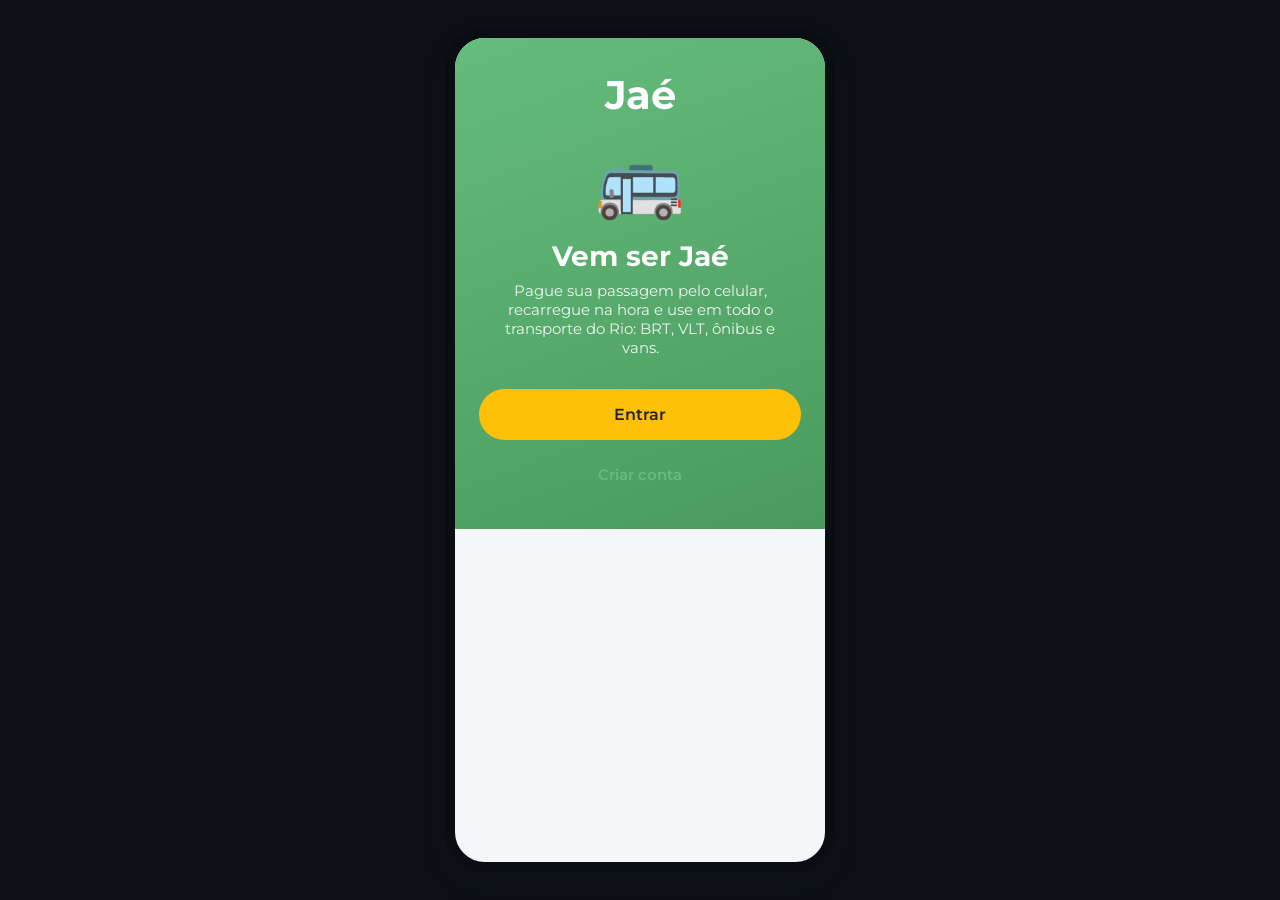
==== commit ac7a3a7e: "Consolida mobile (3 cópias verdes) + nova seção Guia da Cidade - sincroniza index.html (raiz) e depl" ====
--- a/index.html
+++ b/index.html
@@ -6,7 +6,7 @@
   <title>Jaé — Protótipo</title>
   <link rel="preconnect" href="https://fonts.googleapis.com">
   <link rel="preconnect" href="https://fonts.gstatic.com" crossorigin>
-  <link href="https://fonts.googleapis.com/css2?family=Poppins:wght@400;500;600;700&display=swap" rel="stylesheet">
+  <link href="https://fonts.googleapis.com/css2?family=Comfortaa:wght@400;500;700&family=Montserrat:wght@400;500;600;700;800&display=swap" rel="stylesheet">
   <style>
 /* ==========================================================================
    JAÉ — Design System / Fundação Visual
@@ -16,12 +16,12 @@
 /* ------------------------------ TOKENS ---------------------------------- */
 :root {
   /* Cores de marca */
-  --blue: #0B5FFF;          /* primário */
-  --blue-700: #0846C4;      /* hover/pressed */
-  --blue-50: #E7EFFF;       /* tint suave */
-  --yellow: #FFD400;        /* destaque / gratuidade */
-  --yellow-700: #C9A700;    /* texto sobre amarelo escuro */
-  --ink: #14171A;           /* texto principal / grafite */
+  --primary: #65BC7B;          /* primário */
+  --primary-700: #4A9A5E;      /* hover/pressed */
+  --primary-50: #EAF6ED;       /* tint suave */
+  --yellow: #FFC107;        /* destaque / gratuidade */
+  --yellow-700: #9A7700;    /* texto sobre amarelo escuro */
+  --ink: #232323;           /* texto principal / grafite */
   --bg: #F4F6FA;            /* fundo do app */
   --surface: #FFFFFF;       /* superfície / cards */
   --gray: #6B7280;          /* cinza neutro / secundário */
@@ -43,7 +43,7 @@
   --shadow-sm: 0 1px 3px rgba(20,23,26,.06), 0 1px 2px rgba(20,23,26,.04);
   --shadow-md: 0 6px 18px rgba(20,23,26,.08);
   --shadow-lg: 0 12px 32px rgba(20,23,26,.12);
-  --shadow-blue: 0 10px 24px rgba(11,95,255,.32);
+  --shadow-brand: 0 10px 24px rgba(101,188,123,.32);
 
   /* Espaçamento */
   --s-1: 4px;
@@ -55,7 +55,8 @@
   --s-8: 32px;
 
   /* Tipografia */
-  --font: 'Poppins', system-ui, -apple-system, 'Segoe UI', Roboto, sans-serif;
+  --font: 'Montserrat', system-ui, -apple-system, 'Segoe UI', Roboto, sans-serif;
+  --font-display: 'Comfortaa', 'Montserrat', sans-serif;  /* logo/display */
 }
 
 /* ------------------------------ RESET ----------------------------------- */
@@ -140,7 +141,7 @@
 }
 
 /* logo wordmark */
-.logo { font-weight: 700; font-size: 26px; letter-spacing: -.5px; color: var(--blue); }
+.logo { font-weight: 700; font-size: 26px; letter-spacing: -.5px; color: var(--primary); }
 .logo.on-blue { color: #fff; }
 .logo.lg { font-size: 40px; }
 
@@ -162,7 +163,7 @@
   padding: var(--s-2) 0;
 }
 .nav-item .ico { font-size: 20px; line-height: 1; }
-.nav-item.active { color: var(--blue); }
+.nav-item.active { color: var(--primary); }
 .nav-item.active .ico { transform: translateY(-1px); }
 
 /* botão central de pagamento (QR) em destaque circular */
@@ -171,10 +172,10 @@
   width: 62px; height: 62px;
   margin-top: -26px;
   border-radius: var(--r-pill);
-  background: var(--blue);
+  background: var(--primary);
   color: #fff;
   display: grid; place-items: center;
-  box-shadow: var(--shadow-blue);
+  box-shadow: var(--shadow-brand);
   border: 4px solid var(--surface);
   font-size: 24px;
 }
@@ -192,11 +193,11 @@
   background: var(--gray-100);
 }
 .btn:active { transform: scale(.97); }
-.btn-primary { background: var(--blue); color: #fff; box-shadow: var(--shadow-blue); }
-.btn-primary:active { background: var(--blue-700); }
+.btn-primary { background: var(--primary); color: #fff; box-shadow: var(--shadow-brand); }
+.btn-primary:active { background: var(--primary-700); }
 .btn-yellow { background: var(--yellow); color: var(--ink); }
-.btn-ghost { background: transparent; color: var(--blue); }
-.btn-outline { background: transparent; color: var(--blue); box-shadow: inset 0 0 0 1.5px var(--blue); }
+.btn-ghost { background: transparent; color: var(--primary); }
+.btn-outline { background: transparent; color: var(--primary); box-shadow: inset 0 0 0 1.5px var(--primary); }
 .btn-danger { background: var(--red-50); color: var(--red); }
 .btn-block { display: flex; width: 100%; }
 .btn-sm { padding: 9px 16px; font-size: 13px; }
@@ -204,11 +205,11 @@
 
 /* ----------------------------- BALANCE CARD ----------------------------- */
 .balance-card {
-  background: linear-gradient(135deg, #0B5FFF 0%, #2E7BFF 55%, #0846C4 100%);
+  background: linear-gradient(135deg, #65BC7B 0%, #2E7BFF 55%, #4A9A5E 100%);
   color: #fff;
   border-radius: var(--r-lg);
   padding: var(--s-5);
-  box-shadow: var(--shadow-blue);
+  box-shadow: var(--shadow-brand);
   position: relative;
   overflow: hidden;
 }
@@ -238,7 +239,7 @@
   transition: transform .08s ease;
 }
 .quick-action:active .ico { transform: scale(.94); }
-.quick-action .ico.blue { background: var(--blue-50); }
+.quick-action .ico.blue { background: var(--primary-50); }
 .quick-action .ico.yellow { background: #FFF6CC; }
 
 /* ------------------------------- CHIPS ---------------------------------- */
@@ -249,7 +250,7 @@
   font-size: 14px; font-weight: 600; color: var(--ink);
   transition: all .12s ease;
 }
-.chip.selected { background: var(--blue); color: #fff; box-shadow: var(--shadow-blue); }
+.chip.selected { background: var(--primary); color: #fff; box-shadow: var(--shadow-brand); }
 .chip-row { display: flex; flex-wrap: wrap; gap: var(--s-2); }
 .chip.sm { padding: 6px 12px; font-size: 12px; }
 
@@ -268,7 +269,7 @@
   margin: var(--s-5) 0 var(--s-3);
 }
 .section-head h2 { font-size: 16px; font-weight: 600; }
-.section-head a { font-size: 13px; color: var(--blue); font-weight: 600; }
+.section-head a { font-size: 13px; color: var(--primary); font-weight: 600; }
 
 /* ------------------------------ LISTS ----------------------------------- */
 .list {
@@ -283,7 +284,7 @@
 .list-item .ico {
   width: 42px; height: 42px; border-radius: var(--r-pill);
   display: grid; place-items: center; font-size: 18px;
-  background: var(--blue-50); flex: 0 0 auto;
+  background: var(--primary-50); flex: 0 0 auto;
 }
 .list-item .body { flex: 1; min-width: 0; }
 .list-item .body .t { font-size: 14.5px; font-weight: 600; }
@@ -361,14 +362,14 @@
   font-size: 11.5px; font-weight: 600;
   background: var(--gray-100); color: var(--gray);
 }
-.badge.blue { background: var(--blue-50); color: var(--blue); }
+.badge.blue { background: var(--primary-50); color: var(--primary); }
 .badge.green { background: var(--green-50); color: var(--green); }
 .badge.yellow { background: #FFF6CC; color: var(--yellow-700); }
 .badge.red { background: var(--red-50); color: var(--red); }
 
 /* ------------------------------ PROGRESS -------------------------------- */
 .progress { height: 10px; border-radius: var(--r-pill); background: var(--gray-100); overflow: hidden; }
-.progress .bar { height: 100%; border-radius: var(--r-pill); background: linear-gradient(90deg, var(--blue), #2E7BFF); }
+.progress .bar { height: 100%; border-radius: var(--r-pill); background: linear-gradient(90deg, var(--primary), #2E7BFF); }
 .progress.yellow .bar { background: linear-gradient(90deg, var(--yellow), #FFE45C); }
 
 /* ------------------------- CLUBE / REWARDS ------------------------------ */
@@ -402,7 +403,7 @@
 .mission-row .body { flex: 1; }
 .mission-row .body .t { font-size: 14px; font-weight: 600; }
 .mission-row .body .s { font-size: 12px; color: var(--gray); }
-.mission-row .pts { font-size: 13px; font-weight: 700; color: var(--blue); }
+.mission-row .pts { font-size: 13px; font-weight: 700; color: var(--primary); }
 
 /* ------------------------------- TOAST ---------------------------------- */
 .toast {
@@ -443,7 +444,7 @@
   background: var(--surface); box-shadow: inset 0 0 0 1.5px var(--gray-100);
   font-family: inherit; font-size: 15px; color: var(--ink);
 }
-.field:focus { outline: none; box-shadow: inset 0 0 0 1.5px var(--blue); }
+.field:focus { outline: none; box-shadow: inset 0 0 0 1.5px var(--primary); }
 .field-label { font-size: 13px; font-weight: 600; color: var(--gray); margin-bottom: 6px; display: block; }
 
 /* hero amount input (recarga) */
@@ -455,13 +456,41 @@
   min-height: 100%; display: flex; flex-direction: column;
   justify-content: center; align-items: center; text-align: center;
   padding: var(--s-8) var(--s-6);
-  background: linear-gradient(160deg, #0B5FFF 0%, #0846C4 100%);
+  background: linear-gradient(160deg, #65BC7B 0%, #4A9A5E 100%);
   color: #fff;
 }
 .hero h1 { font-size: 28px; font-weight: 700; margin: var(--s-4) 0 var(--s-2); }
 .hero p { font-size: 15px; opacity: .9; max-width: 280px; }
 .hero .art { font-size: 72px; }
 .hero .actions { margin-top: var(--s-8); width: 100%; display: flex; flex-direction: column; gap: var(--s-3); }
+
+/* ----------------------- GUIA DA CIDADE / EVENTOS ----------------------- */
+/* Placeholders de imagem: trocar os .thumb pela imagem real (ver TODO no HTML) */
+.city-hero {
+  position: relative; border-radius: var(--r-lg); overflow: hidden;
+  min-height: 180px; display: flex; flex-direction: column; justify-content: flex-end;
+  padding: var(--s-4); color: #fff; box-shadow: var(--shadow-md);
+  /* TODO: substituir o gradiente por background:url(assets/eventos/<destaque>.jpg) center/cover */
+  background: linear-gradient(180deg, rgba(20,23,26,0) 25%, rgba(20,23,26,.82) 100%), linear-gradient(135deg, #65BC7B, #2ED5C4);
+}
+.city-hero .badge-cat { align-self: flex-start; background: var(--yellow); color: #5a4400; font-weight: 700; font-size: 11px; padding: 4px 10px; border-radius: var(--r-pill); margin-bottom: var(--s-2); }
+.city-hero h3 { font-size: 19px; font-weight: 700; line-height: 1.2; }
+.city-hero .meta { font-size: 13px; opacity: .92; margin-top: 2px; }
+
+.event { display: flex; gap: var(--s-3); padding: var(--s-3); background: var(--surface); border: 1px solid var(--gray-100); border-radius: var(--r-md); box-shadow: var(--shadow-sm); align-items: center; }
+.event + .event { margin-top: var(--s-3); }
+.event .thumb {
+  width: 64px; height: 64px; flex: none; border-radius: var(--r-sm);
+  display: grid; place-items: center; font-size: 26px; color: #fff;
+  /* TODO: trocar por <img src="assets/eventos/<slug>.jpg"> 64x64 */
+  background: linear-gradient(135deg, var(--primary), var(--primary-700));
+}
+.event .info { flex: 1; min-width: 0; }
+.event .info .t { font-weight: 600; font-size: 15px; }
+.event .info .s { font-size: 12.5px; color: var(--gray); margin-top: 2px; }
+.event .price { text-align: right; flex: none; }
+.event .price .v { font-weight: 700; font-size: 14px; }
+.event .price .free { color: var(--green); font-weight: 700; font-size: 13px; }
   </style>
 </head>
 <body>
@@ -536,7 +565,7 @@
     <div class="amt out">−R$ 4,30</div>
   </div>
 
-  <div class="card mt-5" onclick="navigate('clube')" style="background:linear-gradient(135deg,var(--blue),var(--blue-700));color:#fff;cursor:pointer">
+  <div class="card mt-5" onclick="navigate('clube')" style="background:linear-gradient(135deg,var(--primary),var(--primary-700));color:#fff;cursor:pointer">
     <div class="row between">
       <div class="col" style="gap:4px">
         <div class="card-title" style="color:#fff">Clube Jaé ⭐</div>
@@ -546,7 +575,18 @@
     </div>
   </div>
 
-  <div class="text-center muted small mt-5 mb-4">Vem ser Jaé 💙</div>
+  <div class="section-head mt-5">
+    <h2>Acontece no Rio</h2>
+    <a onclick="navigate('cidade')">ver tudo</a>
+  </div>
+  <div class="city-hero" onclick="navigate('cidade')" style="cursor:pointer">
+    <span class="badge-cat">🎶 Show</span>
+    <h3>Festival de Verão · Marina da Glória</h3>
+    <div class="meta">Sáb, 28 jun · a partir de R$ 80 · ingressos pelo app</div>
+  </div>
+  <p class="small muted text-center mt-3">Descubra rolês, gastronomia e cultura — e pague a ida com a Jaé 🎟️</p>
+
+  <div class="text-center muted small mt-5 mb-4">Vem ser Jaé 💚</div>
 </section>
 
 <!-- ===================== TELA: PAGAR ===================== -->
@@ -569,7 +609,7 @@
     <div class="qr">
       <svg viewBox="0 0 200 200" width="200" height="200" xmlns="http://www.w3.org/2000/svg" shape-rendering="crispEdges">
         <rect width="200" height="200" fill="#fff"/>
-        <g fill="#14171A">
+        <g fill="#232323">
           <rect x="10" y="10" width="50" height="50"/>
           <rect x="20" y="20" width="30" height="30" fill="#fff"/>
           <rect x="28" y="28" width="14" height="14"/>
@@ -1115,6 +1155,116 @@
   </div>
 </section>
 
+<!-- ===================== TELA: CIDADE / GUIA ===================== -->
+<!-- TODO(imagens): trocar os placeholders .thumb/.city-hero pelas imagens reais
+     da pasta que você vai subir (eventos, capas, etc.). O logo oficial em PNG
+     pode entrar na app-bar/onboarding. -->
+<section class="screen" id="screen-cidade">
+  <div class="app-bar solid">
+    <button class="back" onclick="navigate('inicio')" aria-label="Voltar">‹</button>
+    <span class="title">Acontece no Rio</span>
+    <span class="spacer"></span>
+    <button class="icon-btn" onclick="showToast('Busca em breve')">🔍</button>
+  </div>
+
+  <div class="chip-row mb-4">
+    <span class="chip selected" onclick="selectChip(this)">Tudo</span>
+    <span class="chip" onclick="selectChip(this)">🎶 Shows</span>
+    <span class="chip" onclick="selectChip(this)">🍽️ Gastronomia</span>
+    <span class="chip" onclick="selectChip(this)">🎭 Cultura</span>
+    <span class="chip" onclick="selectChip(this)">⚽ Esporte</span>
+  </div>
+
+  <!-- destaque -->
+  <div class="city-hero mb-2">
+    <span class="badge-cat">🎶 Show</span>
+    <h3>Festival de Verão · Marina da Glória</h3>
+    <div class="meta">Sáb, 28 jun · 18h · a partir de R$ 80</div>
+  </div>
+  <button class="btn btn-primary btn-block mb-4" onclick="openSheet('comprar-ingresso')">🎟️ Comprar ingresso</button>
+
+  <div class="section-head">
+    <h2>Em destaque</h2>
+    <a onclick="showToast('Lista completa em breve')">ver tudo</a>
+  </div>
+
+  <div class="mb-4">
+    <div class="event">
+      <div class="thumb">🎭</div>
+      <div class="info">
+        <div class="t">Mostra de Teatro · Theatro Municipal</div>
+        <div class="s">Qui, 19 jun · 20h · Centro</div>
+      </div>
+      <div class="price"><div class="v">R$ 40</div></div>
+    </div>
+    <div class="event">
+      <div class="thumb">🍽️</div>
+      <div class="info">
+        <div class="t">Feira Gastronômica · Jardim Botânico</div>
+        <div class="s">Dom, 22 jun · 12h · entrada gratuita</div>
+      </div>
+      <div class="price"><div class="free">Grátis</div></div>
+    </div>
+    <div class="event">
+      <div class="thumb">🎶</div>
+      <div class="info">
+        <div class="t">Roda de Samba · Pedra do Sal</div>
+        <div class="s">Sex, 20 jun · 19h · Saúde</div>
+      </div>
+      <div class="price"><div class="v">R$ 25</div></div>
+    </div>
+    <div class="event">
+      <div class="thumb">⚽</div>
+      <div class="info">
+        <div class="t">Fla x Flu · Maracanã</div>
+        <div class="s">Sáb, 28 jun · 16h · Maracanã</div>
+      </div>
+      <div class="price"><div class="v">R$ 60</div></div>
+    </div>
+  </div>
+
+  <div class="card mb-4" style="background:linear-gradient(135deg,var(--primary),var(--accent));color:#fff">
+    <div class="card-title" style="color:#fff">Vai de Jaé 🚌</div>
+    <div class="card-sub" style="color:rgba(255,255,255,.9)">Comprou ingresso? A gente te mostra a melhor rota e você paga a passagem aqui mesmo.</div>
+    <button class="btn btn-yellow btn-block mt-3" onclick="navigate('pagar')">Ver rota e pagar passagem</button>
+  </div>
+
+  <!-- sheet de compra de ingresso -->
+  <div class="modal" id="comprar-ingresso">
+    <div class="sheet">
+      <div class="grabber"></div>
+      <div class="sheet-title">Festival de Verão</div>
+      <div class="sheet-sub">Marina da Glória · Sáb, 28 jun · 18h</div>
+
+      <div class="chip-row mt-3 mb-3">
+        <span class="chip selected" onclick="selectChip(this)">1 ingresso</span>
+        <span class="chip" onclick="selectChip(this)">2</span>
+        <span class="chip" onclick="selectChip(this)">3</span>
+        <span class="chip" onclick="selectChip(this)">4</span>
+      </div>
+
+      <div class="card mb-3">
+        <div class="row between"><span class="muted">1 × Inteira</span><span class="bold">R$ 80,00</span></div>
+        <div class="divider"></div>
+        <div class="row between"><span class="muted">Taxa de serviço</span><span class="bold">R$ 8,00</span></div>
+        <div class="divider"></div>
+        <div class="row between"><span class="bold">Total</span><span class="bold">R$ 88,00</span></div>
+      </div>
+
+      <button class="btn btn-primary btn-block" onclick="closeSheet('comprar-ingresso'); showToast('Ingresso comprado! 🎟️ Disponível em Meus ingressos')">Pagar com Pix</button>
+      <button class="btn btn-outline btn-block mt-2" onclick="closeSheet('comprar-ingresso')">Cancelar</button>
+    </div>
+  </div>
+
+  <nav class="bottom-nav">
+    <a class="nav-item" data-nav="inicio" onclick="navigate('inicio')"><span class="ico">🏠</span><span>Início</span></a>
+    <a class="nav-item" data-nav="extrato" onclick="navigate('extrato')"><span class="ico">📃</span><span>Extrato</span></a>
+    <a class="nav-pay" onclick="navigate('pagar')">⊞</a>
+    <a class="nav-item" data-nav="cartoes" onclick="navigate('cartoes')"><span class="ico">💳</span><span>Cartões</span></a>
+    <a class="nav-item active" data-nav="cidade" onclick="navigate('cidade')"><span class="ico">🎟️</span><span>Cidade</span></a>
+  </nav>
+</section>
+
     </div><!-- /.app-body -->
   </div><!-- /.app -->
 
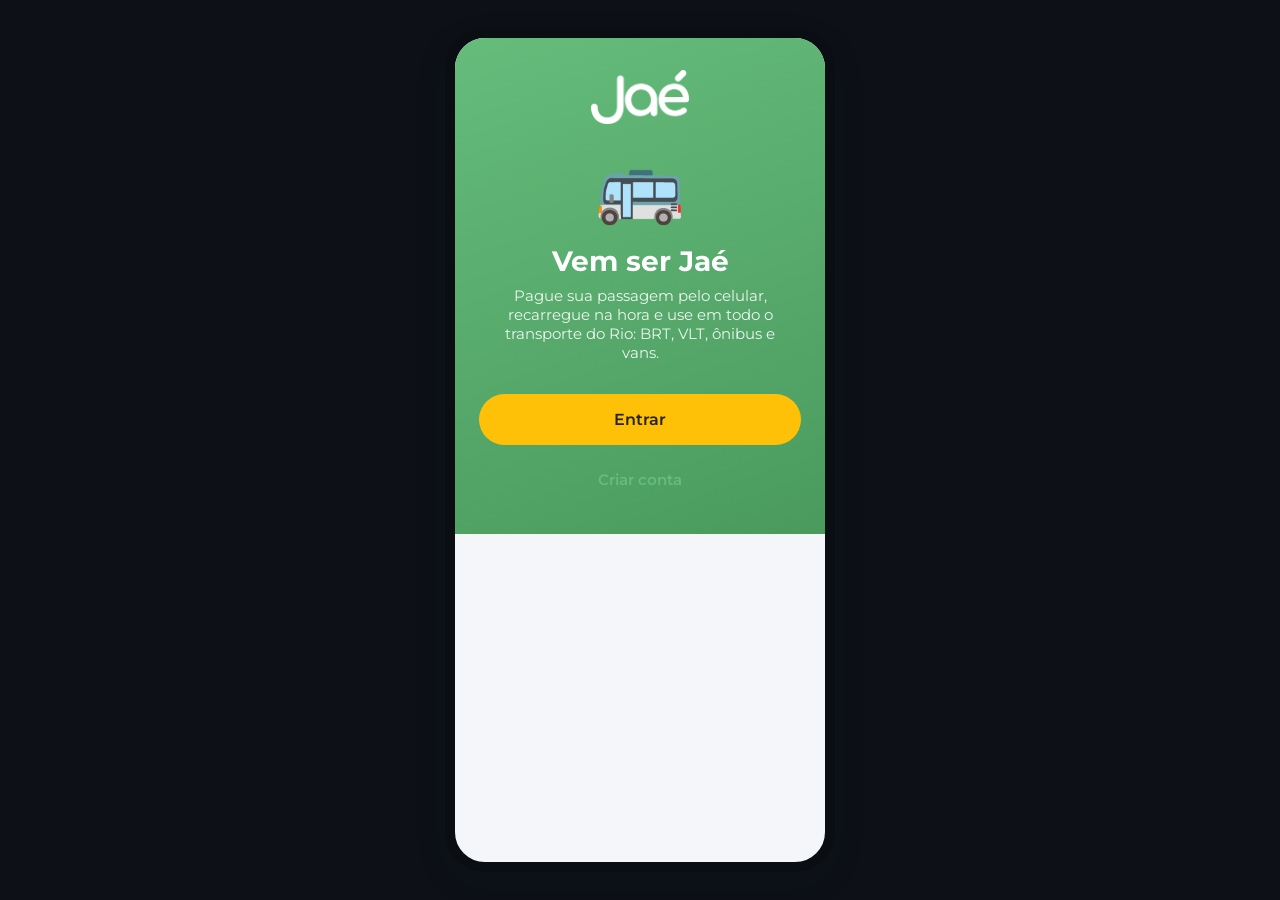
==== commit 61187f2a: "Aplica logo oficial da Jaé + corrige azuis residuais - onboarding: wordmark em texto -> logo PNG/web" ====
--- a/index.html
+++ b/index.html
@@ -144,6 +144,10 @@
 .logo { font-weight: 700; font-size: 26px; letter-spacing: -.5px; color: var(--primary); }
 .logo.on-blue { color: #fff; }
 .logo.lg { font-size: 40px; }
+/* logo em imagem (asset oficial da Jaé) */
+.logo-img { height: 30px; width: auto; display: inline-block; }
+.logo-img.lg { height: 54px; }
+.logo-inline { height: 15px; width: auto; vertical-align: -2px; margin-right: 3px; }
 
 /* ----------------------------- BOTTOM NAV ------------------------------- */
 .bottom-nav {
@@ -205,7 +209,7 @@
 
 /* ----------------------------- BALANCE CARD ----------------------------- */
 .balance-card {
-  background: linear-gradient(135deg, #65BC7B 0%, #2E7BFF 55%, #4A9A5E 100%);
+  background: linear-gradient(135deg, #65BC7B 0%, #2ED5C4 55%, #4A9A5E 100%);
   color: #fff;
   border-radius: var(--r-lg);
   padding: var(--s-5);
@@ -369,7 +373,7 @@
 
 /* ------------------------------ PROGRESS -------------------------------- */
 .progress { height: 10px; border-radius: var(--r-pill); background: var(--gray-100); overflow: hidden; }
-.progress .bar { height: 100%; border-radius: var(--r-pill); background: linear-gradient(90deg, var(--primary), #2E7BFF); }
+.progress .bar { height: 100%; border-radius: var(--r-pill); background: linear-gradient(90deg, var(--primary), #2ED5C4); }
 .progress.yellow .bar { background: linear-gradient(90deg, var(--yellow), #FFE45C); }
 
 /* ------------------------- CLUBE / REWARDS ------------------------------ */
@@ -500,7 +504,7 @@
 <!-- ===================== TELA: ONBOARDING ===================== -->
 <section class="screen full no-pad active" id="screen-onboarding">
   <div class="hero">
-    <div class="logo on-blue lg mb-4">Jaé</div>
+    <img class="logo-img lg mb-4" src="assets/logo-jae-white.webp" alt="Jaé">
     <div class="art">🚌</div>
     <h1>Vem ser Jaé</h1>
     <p>Pague sua passagem pelo celular, recarregue na hora e use em todo o transporte do Rio: BRT, VLT, ônibus e vans.</p>
@@ -532,6 +536,17 @@
     </div>
   </div>
 
+  <div class="section-head mt-4">
+    <h2>Acontece no Rio 🎟️</h2>
+    <a onclick="navigate('cidade')">ver tudo</a>
+  </div>
+  <div class="city-hero" onclick="navigate('cidade')" style="cursor:pointer">
+    <span class="badge-cat">🎶 Show</span>
+    <h3>Festival de Verão · Marina da Glória</h3>
+    <div class="meta">Sáb, 28 jun · a partir de R$ 80 · ingressos pelo app</div>
+    <button class="btn btn-yellow btn-sm mt-3" onclick="event.stopPropagation(); navigate('cidade')">Comprar ingresso</button>
+  </div>
+
   <div class="quick-actions mt-4">
     <div class="quick-action" onclick="navigate('recarregar')">
       <span class="ico blue">⚡</span>
@@ -574,17 +589,6 @@
       <span class="chev" style="color:#fff">›</span>
     </div>
   </div>
-
-  <div class="section-head mt-5">
-    <h2>Acontece no Rio</h2>
-    <a onclick="navigate('cidade')">ver tudo</a>
-  </div>
-  <div class="city-hero" onclick="navigate('cidade')" style="cursor:pointer">
-    <span class="badge-cat">🎶 Show</span>
-    <h3>Festival de Verão · Marina da Glória</h3>
-    <div class="meta">Sáb, 28 jun · a partir de R$ 80 · ingressos pelo app</div>
-  </div>
-  <p class="small muted text-center mt-3">Descubra rolês, gastronomia e cultura — e pague a ida com a Jaé 🎟️</p>
 
   <div class="text-center muted small mt-5 mb-4">Vem ser Jaé 💚</div>
 </section>
@@ -886,7 +890,7 @@
 
   <div class="balance-card">
     <div class="row between">
-      <span class="label">Jaé Virtual</span>
+      <span class="label"><img class="logo-inline" src="assets/logo-jae-white.webp" alt="Jaé"> Virtual</span>
       <span class="badge green">Ativo</span>
     </div>
     <div class="amount">R$ 42,80</div>
@@ -958,6 +962,17 @@
         <span>Faltam 250 pts para o Ouro</span>
       </div>
       <div class="progress yellow"><div class="bar" style="width:71%"></div></div>
+    </div>
+  </div>
+
+  <!-- Acesso ao guia da cidade (benefício) -->
+  <div class="card mt-3" onclick="navigate('cidade')" style="background:linear-gradient(135deg,var(--primary),var(--accent));color:#fff;cursor:pointer">
+    <div class="row between">
+      <div class="col" style="gap:4px">
+        <div class="card-title" style="color:#fff">Acontece no Rio 🎟️</div>
+        <div class="card-sub" style="color:rgba(255,255,255,.9)">Shows, gastronomia e cultura · compre ingressos e use pontos em parceiros</div>
+      </div>
+      <span class="chev" style="color:#fff">›</span>
     </div>
   </div>
 
